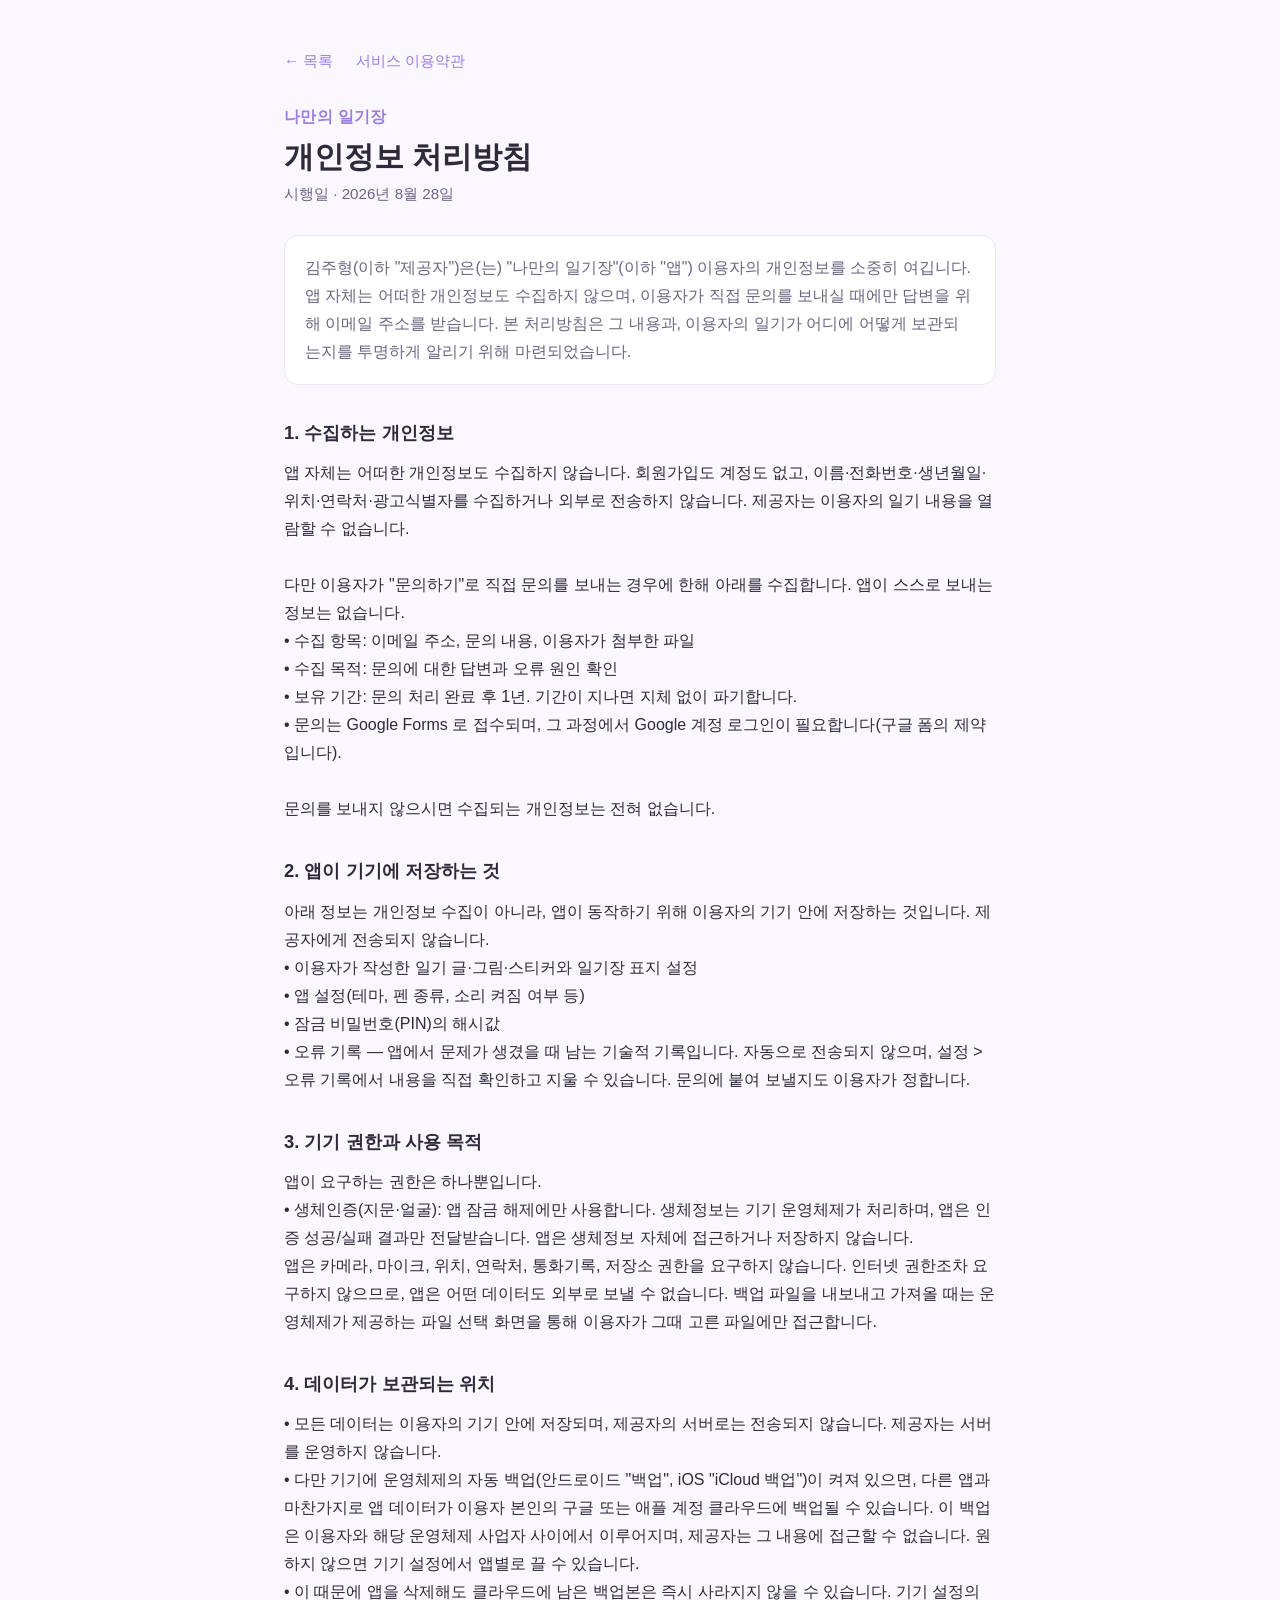
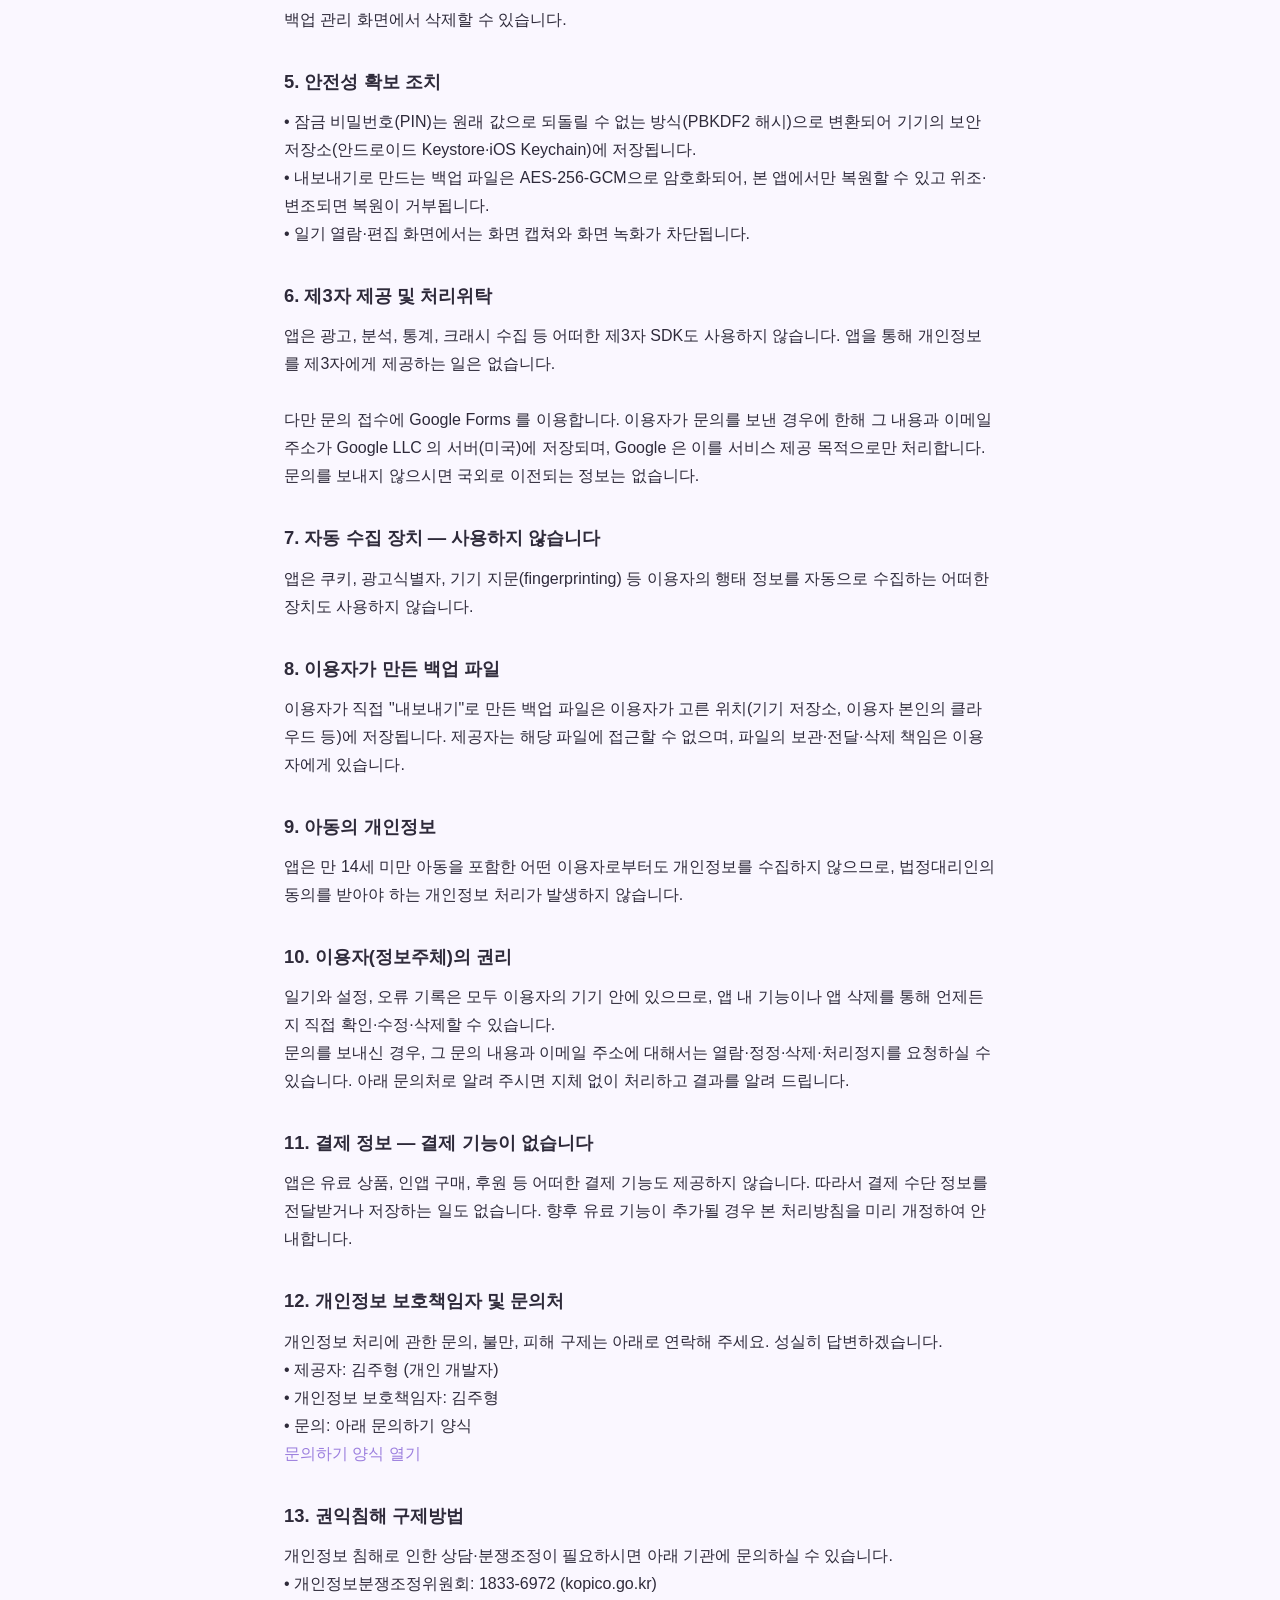
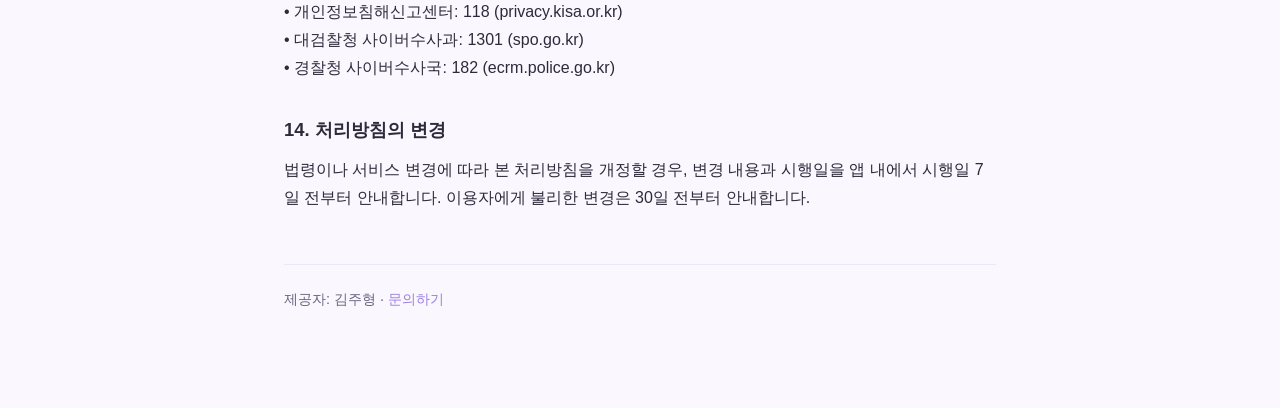
==== privacy.html @ b8e7f126 "문서 갱신 — c4e459a 기준" ====
<!DOCTYPE html>
<html lang="ko">
<head>
  <meta charset="UTF-8" />
  <meta name="viewport" content="width=device-width, initial-scale=1.0" />
  <title>개인정보 처리방침 · 나만의 일기장</title>
  <link rel="stylesheet" href="style.css" />
</head>
<body>
  <main class="doc">
    <nav class="nav">
      <a href="index.html">← 목록</a>
      <a href="terms.html">서비스 이용약관</a>
    </nav>

    <p class="app-name">나만의 일기장</p>
    <h1>개인정보 처리방침</h1>
    <p class="meta">시행일 · 2026년 8월 28일</p>

    <p class="intro">
      김주형(이하 &quot;제공자&quot;)은(는) &quot;나만의 일기장&quot;(이하 &quot;앱&quot;) 이용자의 개인정보를 소중히 여깁니다. 앱 자체는 어떠한 개인정보도 수집하지 않으며, 이용자가 직접 문의를 보내실 때에만 답변을 위해 이메일 주소를 받습니다. 본 처리방침은 그 내용과, 이용자의 일기가 어디에 어떻게 보관되는지를 투명하게 알리기 위해 마련되었습니다.
    </p>

    <section>
      <h2>1. 수집하는 개인정보</h2>
      <p>
        앱 자체는 어떠한 개인정보도 수집하지 않습니다. 회원가입도 계정도 없고, 이름·전화번호·생년월일·위치·연락처·광고식별자를 수집하거나 외부로 전송하지 않습니다. 제공자는 이용자의 일기 내용을 열람할 수 없습니다.<br />
        <br />
        다만 이용자가 &quot;문의하기&quot;로 직접 문의를 보내는 경우에 한해 아래를 수집합니다. 앱이 스스로 보내는 정보는 없습니다.<br />
        • 수집 항목: 이메일 주소, 문의 내용, 이용자가 첨부한 파일<br />
        • 수집 목적: 문의에 대한 답변과 오류 원인 확인<br />
        • 보유 기간: 문의 처리 완료 후 1년. 기간이 지나면 지체 없이 파기합니다.<br />
        • 문의는 Google Forms 로 접수되며, 그 과정에서 Google 계정 로그인이 필요합니다(구글 폼의 제약입니다).<br />
        <br />
        문의를 보내지 않으시면 수집되는 개인정보는 전혀 없습니다.
      </p>
    </section>

    <section>
      <h2>2. 앱이 기기에 저장하는 것</h2>
      <p>
        아래 정보는 개인정보 수집이 아니라, 앱이 동작하기 위해 이용자의 기기 안에 저장하는 것입니다. 제공자에게 전송되지 않습니다.<br />
        • 이용자가 작성한 일기 글·그림·스티커와 일기장 표지 설정<br />
        • 앱 설정(테마, 펜 종류, 소리 켜짐 여부 등)<br />
        • 잠금 비밀번호(PIN)의 해시값<br />
        • 오류 기록 — 앱에서 문제가 생겼을 때 남는 기술적 기록입니다. 자동으로 전송되지 않으며, 설정 &gt; 오류 기록에서 내용을 직접 확인하고 지울 수 있습니다. 문의에 붙여 보낼지도 이용자가 정합니다.
      </p>
    </section>

    <section>
      <h2>3. 기기 권한과 사용 목적</h2>
      <p>
        앱이 요구하는 권한은 하나뿐입니다.<br />
        • 생체인증(지문·얼굴): 앱 잠금 해제에만 사용합니다. 생체정보는 기기 운영체제가 처리하며, 앱은 인증 성공/실패 결과만 전달받습니다. 앱은 생체정보 자체에 접근하거나 저장하지 않습니다.<br />
        앱은 카메라, 마이크, 위치, 연락처, 통화기록, 저장소 권한을 요구하지 않습니다. 인터넷 권한조차 요구하지 않으므로, 앱은 어떤 데이터도 외부로 보낼 수 없습니다. 백업 파일을 내보내고 가져올 때는 운영체제가 제공하는 파일 선택 화면을 통해 이용자가 그때 고른 파일에만 접근합니다.
      </p>
    </section>

    <section>
      <h2>4. 데이터가 보관되는 위치</h2>
      <p>
        • 모든 데이터는 이용자의 기기 안에 저장되며, 제공자의 서버로는 전송되지 않습니다. 제공자는 서버를 운영하지 않습니다.<br />
        • 다만 기기에 운영체제의 자동 백업(안드로이드 &quot;백업&quot;, iOS &quot;iCloud 백업&quot;)이 켜져 있으면, 다른 앱과 마찬가지로 앱 데이터가 이용자 본인의 구글 또는 애플 계정 클라우드에 백업될 수 있습니다. 이 백업은 이용자와 해당 운영체제 사업자 사이에서 이루어지며, 제공자는 그 내용에 접근할 수 없습니다. 원하지 않으면 기기 설정에서 앱별로 끌 수 있습니다.<br />
        • 이 때문에 앱을 삭제해도 클라우드에 남은 백업본은 즉시 사라지지 않을 수 있습니다. 기기 설정의 백업 관리 화면에서 삭제할 수 있습니다.
      </p>
    </section>

    <section>
      <h2>5. 안전성 확보 조치</h2>
      <p>
        • 잠금 비밀번호(PIN)는 원래 값으로 되돌릴 수 없는 방식(PBKDF2 해시)으로 변환되어 기기의 보안 저장소(안드로이드 Keystore·iOS Keychain)에 저장됩니다.<br />
        • 내보내기로 만드는 백업 파일은 AES-256-GCM으로 암호화되어, 본 앱에서만 복원할 수 있고 위조·변조되면 복원이 거부됩니다.<br />
        • 일기 열람·편집 화면에서는 화면 캡쳐와 화면 녹화가 차단됩니다.
      </p>
    </section>

    <section>
      <h2>6. 제3자 제공 및 처리위탁</h2>
      <p>
        앱은 광고, 분석, 통계, 크래시 수집 등 어떠한 제3자 SDK도 사용하지 않습니다. 앱을 통해 개인정보를 제3자에게 제공하는 일은 없습니다.<br />
        <br />
        다만 문의 접수에 Google Forms 를 이용합니다. 이용자가 문의를 보낸 경우에 한해 그 내용과 이메일 주소가 Google LLC 의 서버(미국)에 저장되며, Google 은 이를 서비스 제공 목적으로만 처리합니다. 문의를 보내지 않으시면 국외로 이전되는 정보는 없습니다.
      </p>
    </section>

    <section>
      <h2>7. 자동 수집 장치 — 사용하지 않습니다</h2>
      <p>
        앱은 쿠키, 광고식별자, 기기 지문(fingerprinting) 등 이용자의 행태 정보를 자동으로 수집하는 어떠한 장치도 사용하지 않습니다.
      </p>
    </section>

    <section>
      <h2>8. 이용자가 만든 백업 파일</h2>
      <p>
        이용자가 직접 &quot;내보내기&quot;로 만든 백업 파일은 이용자가 고른 위치(기기 저장소, 이용자 본인의 클라우드 등)에 저장됩니다. 제공자는 해당 파일에 접근할 수 없으며, 파일의 보관·전달·삭제 책임은 이용자에게 있습니다.
      </p>
    </section>

    <section>
      <h2>9. 아동의 개인정보</h2>
      <p>
        앱은 만 14세 미만 아동을 포함한 어떤 이용자로부터도 개인정보를 수집하지 않으므로, 법정대리인의 동의를 받아야 하는 개인정보 처리가 발생하지 않습니다.
      </p>
    </section>

    <section>
      <h2>10. 이용자(정보주체)의 권리</h2>
      <p>
        일기와 설정, 오류 기록은 모두 이용자의 기기 안에 있으므로, 앱 내 기능이나 앱 삭제를 통해 언제든지 직접 확인·수정·삭제할 수 있습니다.<br />
        문의를 보내신 경우, 그 문의 내용과 이메일 주소에 대해서는 열람·정정·삭제·처리정지를 요청하실 수 있습니다. 아래 문의처로 알려 주시면 지체 없이 처리하고 결과를 알려 드립니다.
      </p>
    </section>

    <section>
      <h2>11. 결제 정보 — 결제 기능이 없습니다</h2>
      <p>
        앱은 유료 상품, 인앱 구매, 후원 등 어떠한 결제 기능도 제공하지 않습니다. 따라서 결제 수단 정보를 전달받거나 저장하는 일도 없습니다. 향후 유료 기능이 추가될 경우 본 처리방침을 미리 개정하여 안내합니다.
      </p>
    </section>

    <section>
      <h2>12. 개인정보 보호책임자 및 문의처</h2>
      <p>
        개인정보 처리에 관한 문의, 불만, 피해 구제는 아래로 연락해 주세요. 성실히 답변하겠습니다.<br />
        • 제공자: 김주형 (개인 개발자)<br />
        • 개인정보 보호책임자: 김주형<br />
        • 문의: 아래 문의하기 양식
      </p>
      <p><a href="https://forms.gle/xecgEVcnZHAtFDRF6" target="_blank" rel="noopener">문의하기 양식 열기</a></p>
    </section>

    <section>
      <h2>13. 권익침해 구제방법</h2>
      <p>
        개인정보 침해로 인한 상담·분쟁조정이 필요하시면 아래 기관에 문의하실 수 있습니다.<br />
        • 개인정보분쟁조정위원회: 1833-6972 (kopico.go.kr)<br />
        • 개인정보침해신고센터: 118 (privacy.kisa.or.kr)<br />
        • 대검찰청 사이버수사과: 1301 (spo.go.kr)<br />
        • 경찰청 사이버수사국: 182 (ecrm.police.go.kr)
      </p>
    </section>

    <section>
      <h2>14. 처리방침의 변경</h2>
      <p>
        법령이나 서비스 변경에 따라 본 처리방침을 개정할 경우, 변경 내용과 시행일을 앱 내에서 시행일 7일 전부터 안내합니다. 이용자에게 불리한 변경은 30일 전부터 안내합니다.
      </p>
    </section>

    <footer>
      제공자: 김주형 · <a href="https://forms.gle/xecgEVcnZHAtFDRF6" target="_blank" rel="noopener">문의하기</a>
    </footer>
  </main>
</body>
</html>
---- style.css ----
:root {
  --bg: #faf7ff;
  --card: #ffffff;
  --text: #2e2a3a;
  --muted: #6b6580;
  --accent: #9b7ede;
  --border: #ece7f7;
}
@media (prefers-color-scheme: dark) {
  :root {
    --bg: #15131c;
    --card: #1e1b28;
    --text: #e8e4f0;
    --muted: #9a93ad;
    --accent: #b59ef0;
    --border: #2c2838;
  }
}

* { box-sizing: border-box; }

body {
  margin: 0;
  background: var(--bg);
  color: var(--text);
  font-family: -apple-system, BlinkMacSystemFont, "Apple SD Gothic Neo",
    "Malgun Gothic", "Segoe UI", Roboto, sans-serif;
  line-height: 1.75;
  -webkit-font-smoothing: antialiased;
}

.doc {
  max-width: 760px;
  margin: 0 auto;
  padding: 48px 24px 96px;
}

.nav {
  margin-bottom: 28px;
  font-size: 0.95rem;
}
.nav a { margin-right: 18px; }

.app-name {
  color: var(--accent);
  font-weight: 700;
  letter-spacing: 0.02em;
  margin: 0 0 6px;
}

h1 {
  font-size: 1.9rem;
  line-height: 1.3;
  margin: 0.1em 0 0.15em;
}

.meta {
  color: var(--muted);
  margin: 0 0 28px;
  font-size: 0.95rem;
}

.intro {
  color: var(--muted);
  background: var(--card);
  border: 1px solid var(--border);
  border-radius: 14px;
  padding: 18px 20px;
  margin: 0;
}

section { margin-top: 32px; }

h2 {
  font-size: 1.15rem;
  margin: 0 0 10px;
}

section p { margin: 0; }

ul {
  margin: 0;
  padding-left: 1.25em;
}
li { margin: 5px 0; }

a {
  color: var(--accent);
  text-decoration: none;
}
a:hover { text-decoration: underline; }

.home-list { font-size: 1.05rem; }
.home-list li { margin: 12px 0; }

footer {
  margin-top: 52px;
  padding-top: 22px;
  border-top: 1px solid var(--border);
  color: var(--muted);
  font-size: 0.9rem;
}
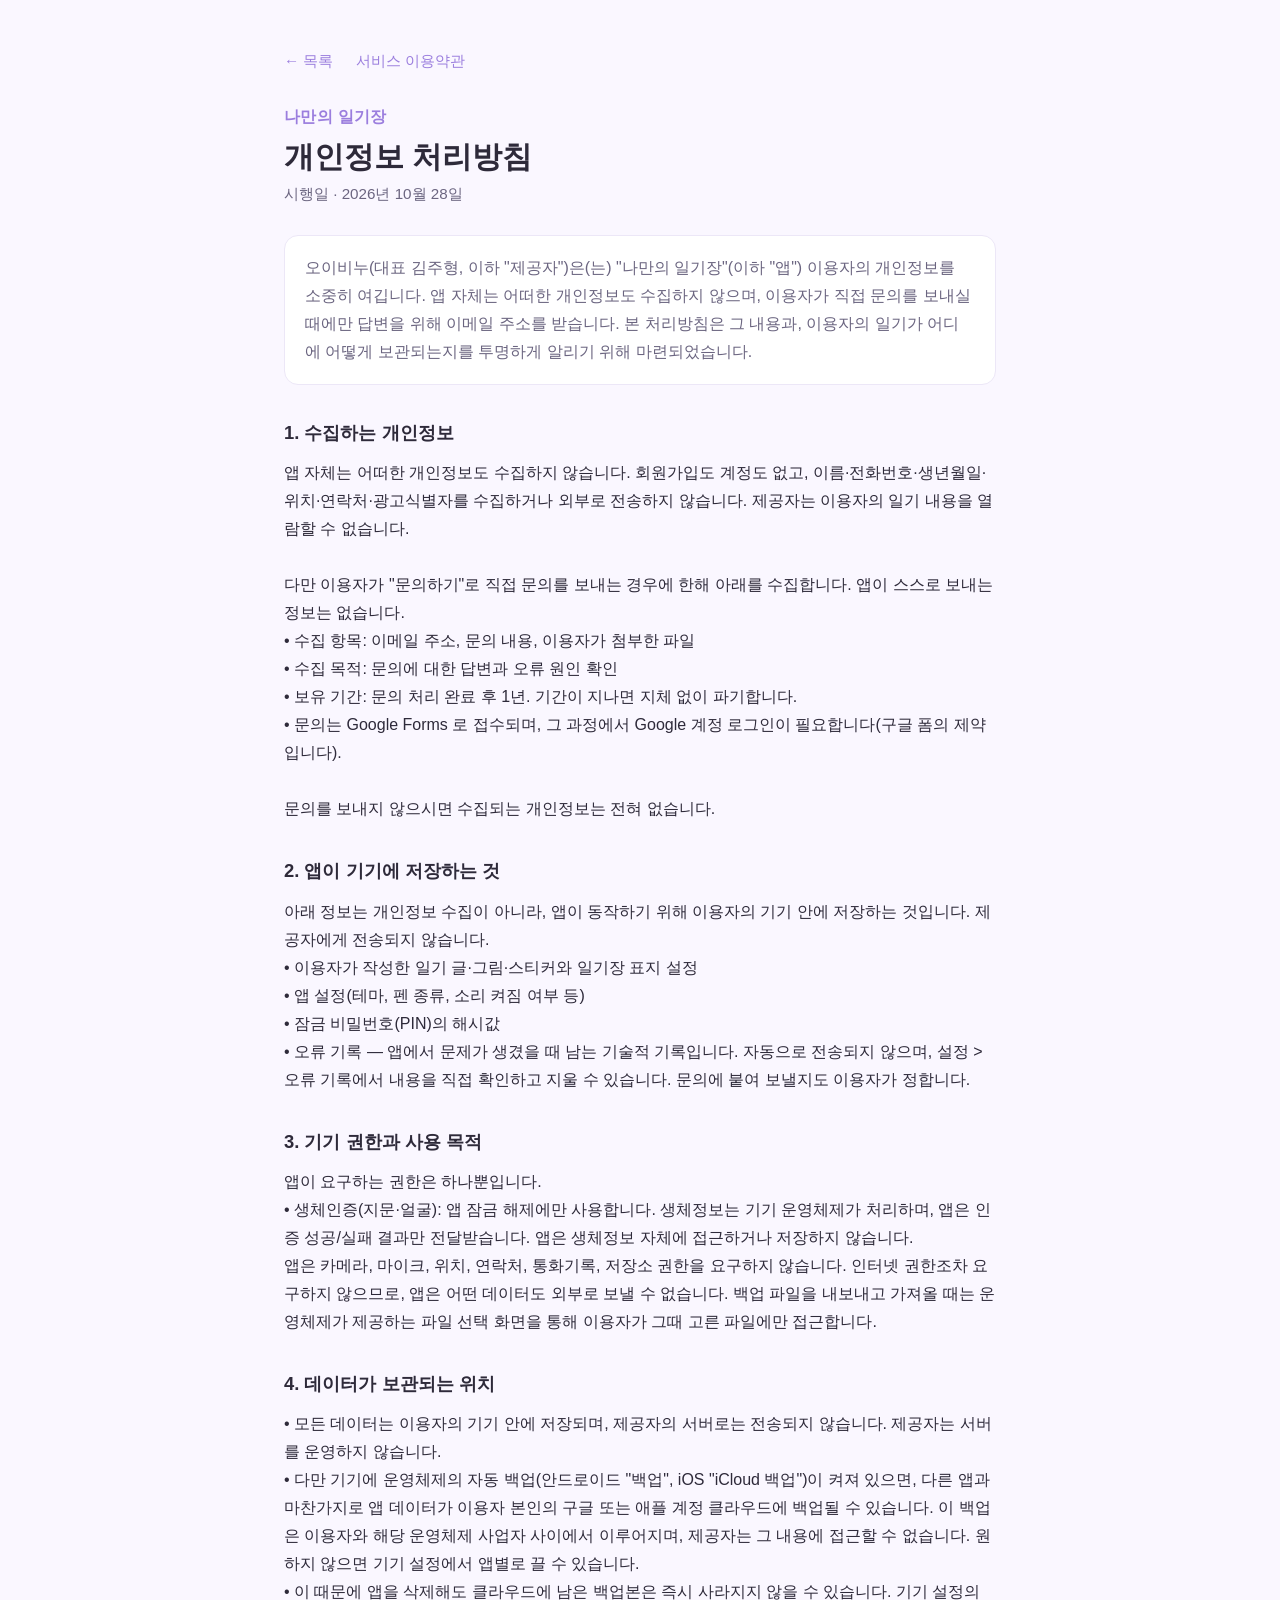
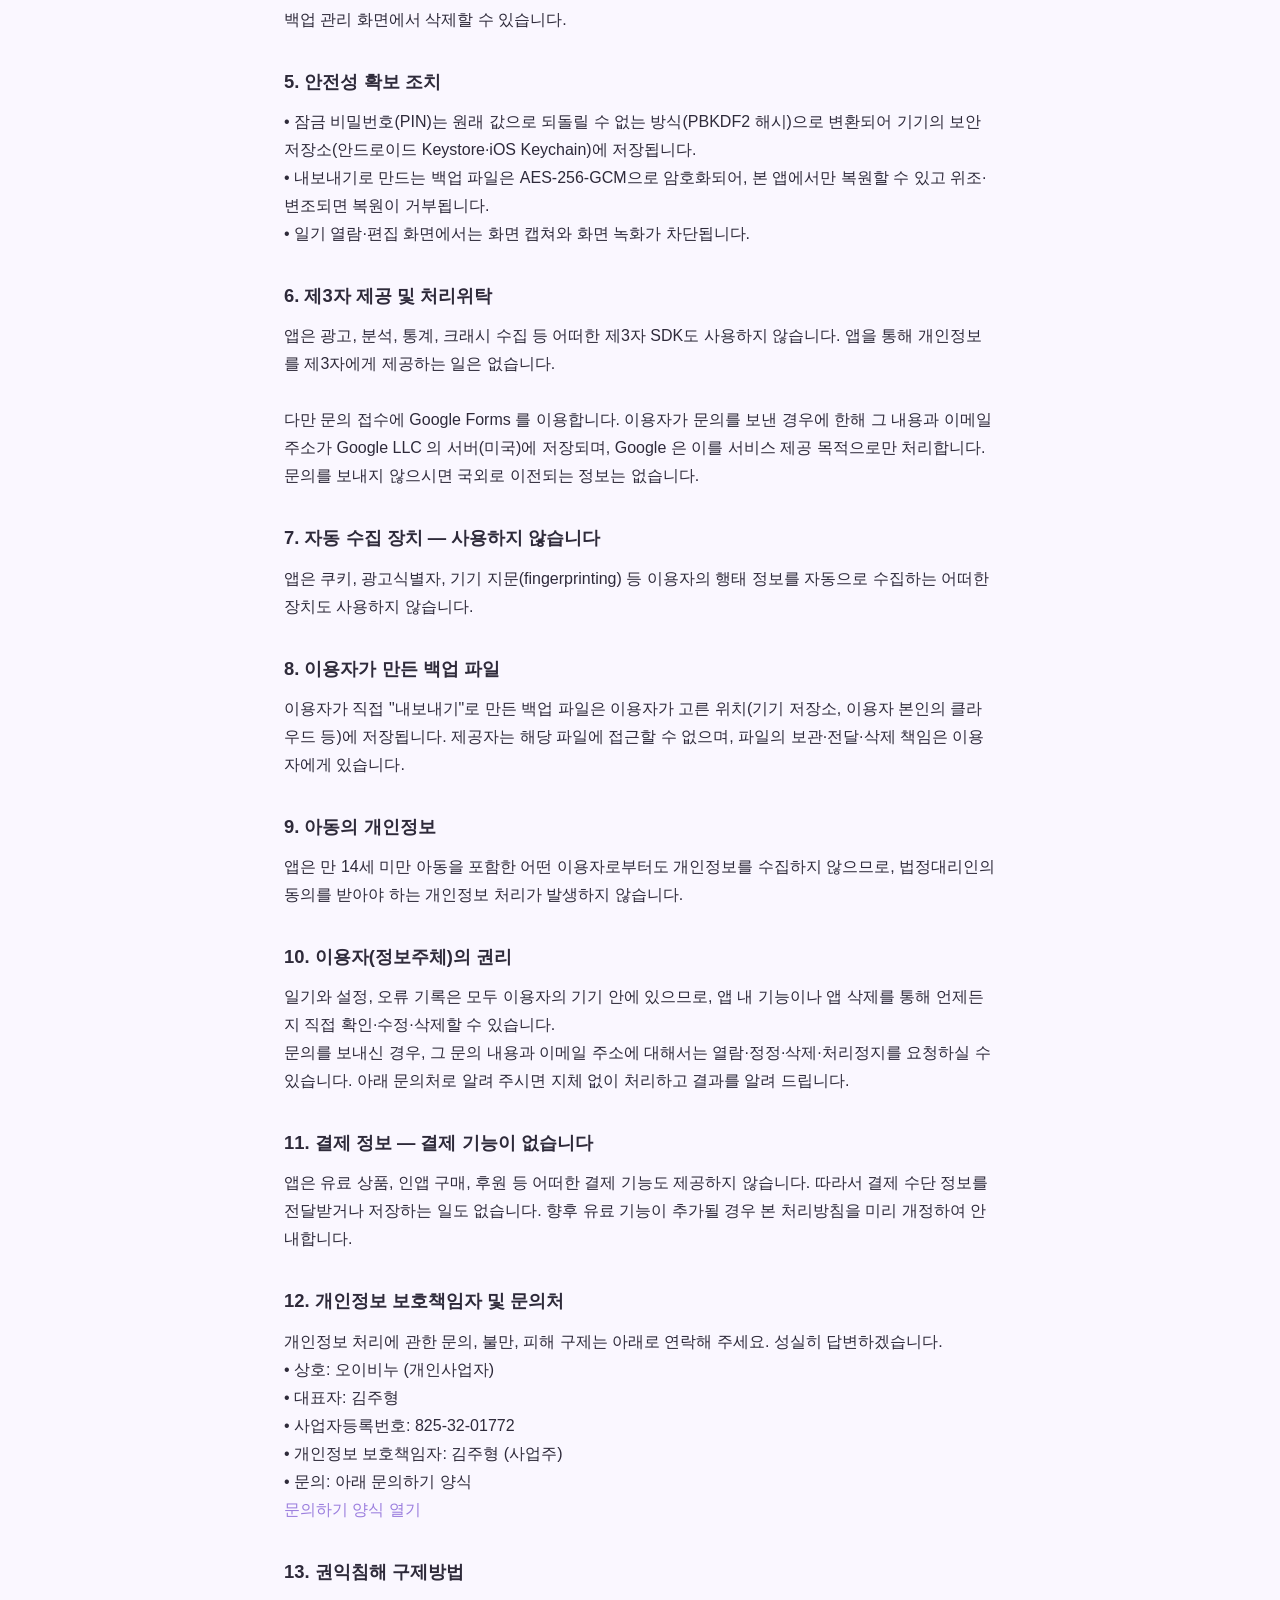
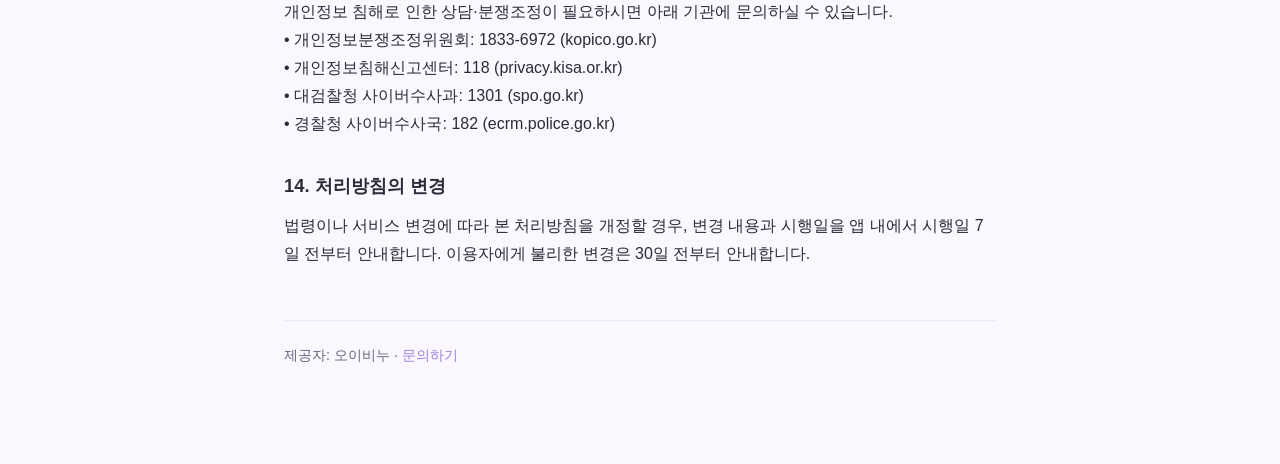
==== commit 337e0749: "문서 갱신 — dda9543 기준" ====
--- a/privacy.html
+++ b/privacy.html
@@ -15,10 +15,10 @@
 
     <p class="app-name">나만의 일기장</p>
     <h1>개인정보 처리방침</h1>
-    <p class="meta">시행일 · 2026년 8월 28일</p>
+    <p class="meta">시행일 · 2026년 10월 28일</p>
 
     <p class="intro">
-      김주형(이하 &quot;제공자&quot;)은(는) &quot;나만의 일기장&quot;(이하 &quot;앱&quot;) 이용자의 개인정보를 소중히 여깁니다. 앱 자체는 어떠한 개인정보도 수집하지 않으며, 이용자가 직접 문의를 보내실 때에만 답변을 위해 이메일 주소를 받습니다. 본 처리방침은 그 내용과, 이용자의 일기가 어디에 어떻게 보관되는지를 투명하게 알리기 위해 마련되었습니다.
+      오이비누(대표 김주형, 이하 &quot;제공자&quot;)은(는) &quot;나만의 일기장&quot;(이하 &quot;앱&quot;) 이용자의 개인정보를 소중히 여깁니다. 앱 자체는 어떠한 개인정보도 수집하지 않으며, 이용자가 직접 문의를 보내실 때에만 답변을 위해 이메일 주소를 받습니다. 본 처리방침은 그 내용과, 이용자의 일기가 어디에 어떻게 보관되는지를 투명하게 알리기 위해 마련되었습니다.
     </p>
 
     <section>
@@ -123,8 +123,10 @@
       <h2>12. 개인정보 보호책임자 및 문의처</h2>
       <p>
         개인정보 처리에 관한 문의, 불만, 피해 구제는 아래로 연락해 주세요. 성실히 답변하겠습니다.<br />
-        • 제공자: 김주형 (개인 개발자)<br />
-        • 개인정보 보호책임자: 김주형<br />
+        • 상호: 오이비누 (개인사업자)<br />
+        • 대표자: 김주형<br />
+        • 사업자등록번호: 825-32-01772<br />
+        • 개인정보 보호책임자: 김주형 (사업주)<br />
         • 문의: 아래 문의하기 양식
       </p>
       <p><a href="https://forms.gle/xecgEVcnZHAtFDRF6" target="_blank" rel="noopener">문의하기 양식 열기</a></p>
@@ -149,7 +151,7 @@
     </section>
 
     <footer>
-      제공자: 김주형 · <a href="https://forms.gle/xecgEVcnZHAtFDRF6" target="_blank" rel="noopener">문의하기</a>
+      제공자: 오이비누 · <a href="https://forms.gle/xecgEVcnZHAtFDRF6" target="_blank" rel="noopener">문의하기</a>
     </footer>
   </main>
 </body>
